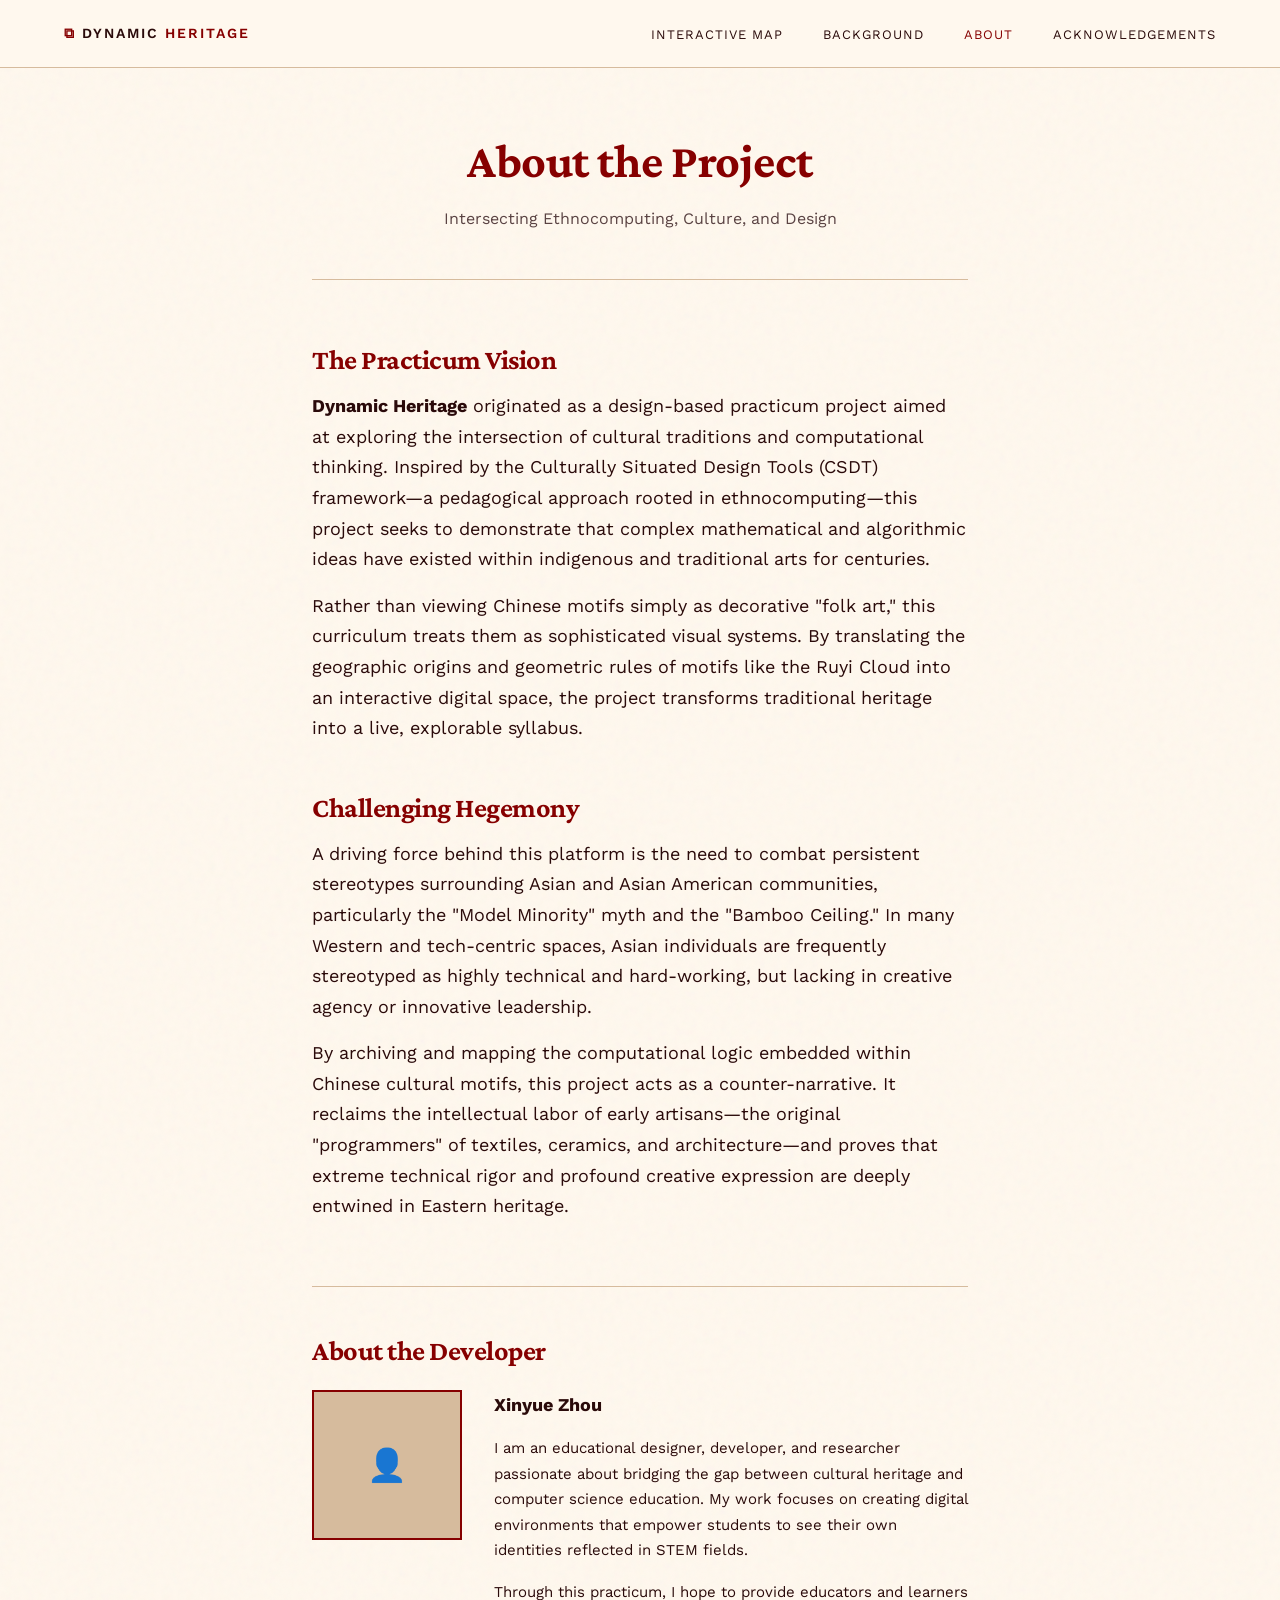
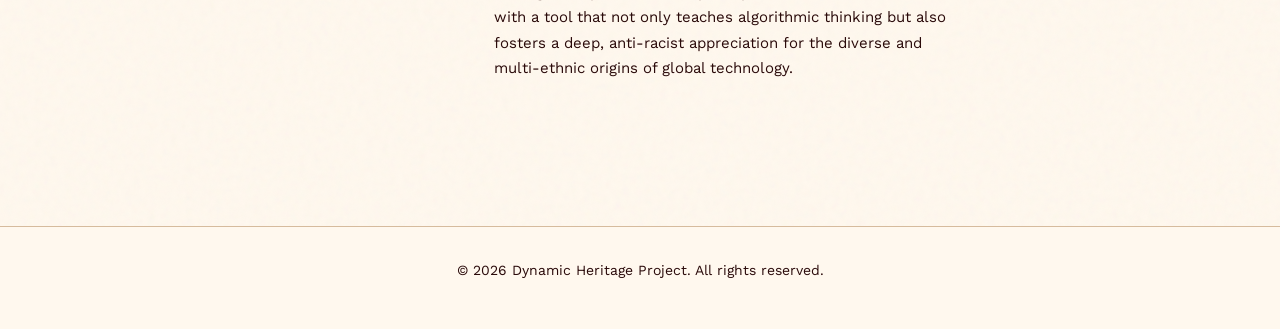
==== about.html @ 847b44b1 "Add 2 pages and update map UI" ====
<!doctype html>
<html lang="en">
<head>
  <meta charset="utf-8">
  <title>About | Dynamic Heritage</title>
  <link rel="stylesheet" href="style.css">
  <link rel="preconnect" href="https://fonts.googleapis.com">
  <link rel="preconnect" href="https://fonts.gstatic.com" crossorigin>
  <link href="https://fonts.googleapis.com/css2?family=Crimson+Pro:ital,wght@0,400;0,700;1,400&family=JetBrains+Mono:wght@400&family=Work+Sans:wght@400;600&display=swap" rel="stylesheet">
</head>
<body>

  <header class="top-nav" style="background-color: var(--color-bg-light); border-bottom: 1px solid var(--color-surface);">
    <a href="index.html" class="top-nav-logo" style="color: var(--color-text-dark);">
      <span style="color: var(--color-primary);">⧉</span> DYNAMIC <span style="color: var(--color-primary);">HERITAGE</span>
    </a>
    <ul class="top-nav-links">
      <li><a href="index.html" style="color: var(--color-text-dark);">Interactive Map</a></li>
      <li><a href="knowledge.html" style="color: var(--color-text-dark);">Background</a></li>
      <li><a href="about.html" class="active" style="color: var(--color-primary);">About</a></li>
      <li><a href="acknowledgement.html" style="color: var(--color-text-dark);">Acknowledgements</a></li>
    </ul>
  </header>

  <main class="editorial-container">
    
    <header class="editorial-header">
      <h1>About the <span style="color: var(--color-primary);">Project</span></h1>
      <p class="text-side" style="font-family: var(--font-sans); font-size: 16px;">
        Intersecting Ethnocomputing, Culture, and Design
      </p>
    </header>

    <div class="editorial-block">
      <h3 style="color: var(--color-primary);">The Practicum Vision</h3>
      <p><strong>Dynamic Heritage</strong> originated as a design-based practicum project aimed at exploring the intersection of cultural traditions and computational thinking. Inspired by the Culturally Situated Design Tools (CSDT) framework—a pedagogical approach rooted in ethnocomputing—this project seeks to demonstrate that complex mathematical and algorithmic ideas have existed within indigenous and traditional arts for centuries.</p>
      
      <p>Rather than viewing Chinese motifs simply as decorative "folk art," this curriculum treats them as sophisticated visual systems. By translating the geographic origins and geometric rules of motifs like the Ruyi Cloud into an interactive digital space, the project transforms traditional heritage into a live, explorable syllabus.</p>
    </div>

    <div class="editorial-block">
      <h3 style="color: var(--color-primary);">Challenging Hegemony</h3>
      <p>A driving force behind this platform is the need to combat persistent stereotypes surrounding Asian and Asian American communities, particularly the "Model Minority" myth and the "Bamboo Ceiling." In many Western and tech-centric spaces, Asian individuals are frequently stereotyped as highly technical and hard-working, but lacking in creative agency or innovative leadership.</p>

      <p>By archiving and mapping the computational logic embedded within Chinese cultural motifs, this project acts as a counter-narrative. It reclaims the intellectual labor of early artisans—the original "programmers" of textiles, ceramics, and architecture—and proves that extreme technical rigor and profound creative expression are deeply entwined in Eastern heritage.</p>
    </div>

    <div class="editorial-block" style="margin-top: 4rem; padding-top: 3rem; border-top: 1px solid var(--color-surface);">
      <h3 style="color: var(--color-primary);">About the Developer</h3>
      <div style="display: flex; gap: 2rem; align-items: flex-start; margin-top: 1.5rem;">
        <div style="flex-shrink: 0; width: 150px; height: 150px; background-color: var(--color-surface); border: 2px solid var(--color-primary); display: flex; align-items: center; justify-content: center;">
          <span style="font-size: 2rem;">👤</span>
        </div>
        <div>
          <p><strong>Xinyue Zhou</strong></p>
          <p style="font-size: 15px;">I am an educational designer, developer, and researcher passionate about bridging the gap between cultural heritage and computer science education. My work focuses on creating digital environments that empower students to see their own identities reflected in STEM fields.</p>
          <p style="font-size: 15px;">Through this practicum, I hope to provide educators and learners with a tool that not only teaches algorithmic thinking but also fosters a deep, anti-racist appreciation for the diverse and multi-ethnic origins of global technology.</p>
        </div>
      </div>
    </div>

  </main>

  <footer class="brutal-footer" style="border-top: 1px solid var(--color-surface); background-color: var(--color-bg-light); color: var(--color-text-dark); padding: 2rem 4rem; text-align: center;">
    <p style="font-size: 14px;">&copy; 2026 Dynamic Heritage Project. All rights reserved.</p>
  </footer>

</body>
</html>
---- style.css ----
/* =========================================
   1. HERITAGE DESIGN TOKENS & RESET
   ========================================= */
* {
  margin: 0;
  padding: 0;
  box-sizing: border-box;
}

:root {
  --color-primary: #860000;
  /* Deep Red */
  --color-bg-light: #FFF8EE;
  /* Warm Cream */
  --color-bg-dark: #371010;
  /* Deep Burgundy */
  --color-surface: #D6BB9D;
  /* Neutral Tan */
  --color-text-dark: #2A0A0A;
  /* Almost Black */
  --color-text-light: #FFF8EE;
  /* Warm Cream */
  --color-accent: #FFD174;
  /* Warm Yellow */

  --font-serif: 'Crimson Pro', serif;
  --font-sans: 'Work Sans', sans-serif;
  --font-mono: 'JetBrains Mono', monospace;
}

body {
  background-color: var(--color-bg-light);
  color: var(--color-text-dark);
  font-family: var(--font-sans);
  overflow-x: hidden;
  /* Archival paper noise overlay */
  background-image: url('data:image/svg+xml,%3Csvg viewBox="0 0 200 200" xmlns="http://www.w3.org/2000/svg"%3E%3Cfilter id="noiseFilter"%3E%3CfeTurbulence type="fractalNoise" baseFrequency="0.85" numOctaves="3" stitchTiles="stitch"/%3E%3C/filter%3E%3Crect width="100%25" height="100%25" filter="url(%23noiseFilter)" opacity="0.04"/%3E%3C/svg%3E');
}

/* =========================================
   2. BASE TYPOGRAPHY
   ========================================= */
h1,
h2,
h3 {
  font-family: var(--font-serif);
  color: var(--color-primary);
  font-weight: 700;
  letter-spacing: -0.5px;
}

p {
  line-height: 1.6;
  margin-bottom: 1rem;
  font-size: 16px;
}

.text-side {
  color: #5A4343;
  font-size: 14px;
}

.highlight {
  color: var(--color-primary);
}

.text-light {
  color: var(--color-text-light) !important;
}

/* =========================================
   3. REUSABLE COMPONENTS
   ========================================= */
.brutal-btn {
  display: inline-block;
  background-color: var(--color-primary);
  color: var(--color-text-light);
  font-family: var(--font-sans);
  font-weight: 600;
  font-size: 14px;
  text-transform: uppercase;
  letter-spacing: 1px;
  padding: 0.75rem 1.5rem;
  border: 2px solid var(--color-primary);
  border-radius: 0px;
  cursor: pointer;
  transition: background-color 0.15s ease;
  text-decoration: none;
}

.brutal-btn:hover {
  background-color: var(--color-accent);
  color: var(--color-primary);
}

/* Standard Box Placeholders */
.placeholder-box {
  background-color: var(--color-surface);
  border: 2px solid var(--color-primary);
  display: flex;
  align-items: center;
  justify-content: center;
  text-align: center;
  padding: 2rem;
  border-radius: 0;
}

/* =========================================
   4. GLOBAL TOP NAVIGATION
   ========================================= */
.top-nav {
  display: flex;
  justify-content: space-between;
  align-items: center;
  padding: 1.5rem 4rem;
  background-color: var(--color-bg-dark);
  color: var(--color-text-light);
  border-bottom: 1px solid var(--color-surface);
  position: relative;
  z-index: 2000;
}

.top-nav-logo {
  font-family: var(--font-sans);
  font-weight: 600;
  letter-spacing: 2px;
  font-size: 14px;
  color: var(--color-text-light);
  text-decoration: none;
  text-transform: uppercase;
}

.top-nav-logo span {
  color: var(--color-accent);
}

.top-nav-links {
  list-style: none;
  display: flex;
  gap: 2.5rem;
}

.top-nav-links a {
  text-decoration: none;
  color: var(--color-surface);
  font-family: var(--font-sans);
  font-size: 13px;
  text-transform: uppercase;
  letter-spacing: 1px;
  transition: color 0.2s ease;
}

.top-nav-links a:hover,
.top-nav-links a.active {
  color: var(--color-accent);
}

/* =========================================
   5. MAP PAGE SPECIFICS (index.html)
   ========================================= */
.map-container {
  position: relative;
  width: 100vw;
  height: calc(100vh - 74px);
  /* 100vh minus Top Nav height */
}

#map {
  width: 100%;
  height: 100%;
  background-color: var(--color-bg-dark) !important;
  z-index: 1;
}

.hero-overlay {
  position: absolute;
  top: 2rem;
  left: 2rem;
  z-index: 1000;
  background-color: var(--color-bg-dark);
  color: var(--color-text-light);
  border: 1px solid var(--color-surface);
  padding: 2rem;
  width: 320px;
}

/* Leaflet Popup Overrides */
.leaflet-popup-content-wrapper {
  background: var(--color-bg-light) !important;
  border: 2px solid var(--color-primary) !important;
  border-radius: 0 !important;
  color: var(--color-text-dark) !important;
  box-shadow: none !important;
}

.leaflet-popup-tip {
  display: none;
  /* Hide the little triangle */
}

.popup-img {
  width: 100%;
  border: 1px solid var(--color-surface);
  margin-bottom: 10px;
}

/* Map Node Animation */
@keyframes algorithmicPulse {
  0% {
    transform: scale(1) rotate(0deg);
    opacity: 0.8;
  }

  50% {
    transform: scale(1.15) rotate(45deg);
    opacity: 1;
  }

  100% {
    transform: scale(1) rotate(90deg);
    opacity: 0.8;
  }
}

.pulse-anim {
  animation: algorithmicPulse 6s infinite cubic-bezier(0.25, 1, 0.5, 1);
  transition: all 0.3s ease;
}

.pulse-anim:hover {
  animation-play-state: paused;
  transform: scale(1.3) !important;
  filter: drop-shadow(0 0 10px var(--color-accent));
}

/* =========================================
   6. SPLIT-PANE MOTIF PAGE (motif.html)
   ========================================= */
/* Wrapper classes controlled by Vue */
.theme-light {
  background-color: var(--color-bg-light);
  transition: background-color 0.4s ease;
}

.theme-dark {
  background-color: var(--color-bg-dark);
  transition: background-color 0.4s ease;
}

.split-layout {
  min-height: 100vh;
  display: flex;
}

/* Left Sidebar (Acts as Table of Contents) */
.sidebar {
  position: fixed;
  top: 0;
  left: 0;
  width: 300px;
  height: 100vh;
  z-index: 1000;
  display: flex;
  flex-direction: column;
  padding: 2rem;
  background-color: var(--color-surface);
  border-right: 2px solid var(--color-primary);
  color: var(--color-text-dark);
}

.sidebar .breadcrumb {
  font-family: var(--font-sans);
  font-size: 12px;
  color: var(--color-primary);
  letter-spacing: 1px;
  margin-bottom: 2rem;
}

.sidebar .nav-menu {
  list-style: none;
  display: flex;
  flex-direction: column;
  gap: 0.5rem;
}

.sidebar .nav-menu a {
  display: block;
  width: 100%;
  box-sizing: border-box;
  margin-bottom: 0.25rem;
}

.sidebar .nav-menu a:hover,
.sidebar .nav-menu a.active {
  background-color: var(--color-primary);
  color: var(--color-text-light);
  border: 1px solid var(--color-primary);
}

/* Right Content Area */
.motif-content {
  margin-left: 300px;
  padding: 4rem;
  width: calc(100% - 300px);
}

.serif-title {
  font-family: var(--font-serif);
  font-size: 48px;
  color: var(--color-text-dark);
  margin-bottom: 1.5rem;
}

.drop-cap {
  float: left;
  font-family: var(--font-serif);
  font-size: 64px;
  color: var(--color-primary);
  line-height: 48px;
  padding-top: 4px;
  padding-right: 8px;
}

.museum-card {
  max-width: 800px;
  padding-bottom: 2rem;
}

/* Dark Mode Overrides for Code/Math Tabs */
.dark-card p {
  color: var(--color-text-light);
}

.dark-placeholder {
  background-color: transparent;
  border: 1px solid var(--color-surface);
}

/* =========================================
   7. KNOWLEDGE PAGE EDITORIAL (knowledge.html)
   ========================================= */
.editorial-container {
  max-width: 720px;
  margin: 4rem auto 8rem auto;
  padding: 0 2rem;
}

.editorial-header {
  text-align: center;
  margin-bottom: 4rem;
  border-bottom: 1px solid var(--color-surface);
  padding-bottom: 2rem;
}

.editorial-header h1 {
  font-size: 48px;
  line-height: 1.2;
  margin-bottom: 1rem;
}

.editorial-block {
  margin-bottom: 3rem;
}

.editorial-block h3 {
  font-size: 28px;
  margin-bottom: 1rem;
  color: var(--color-text-dark);
}

.editorial-block p {
  font-size: 18px;
  line-height: 1.7;
  color: var(--color-text-dark);
}

.editorial-media {
  margin: 3rem 0;
  border: 1px solid var(--color-surface);
  padding: 1rem;
  background-color: var(--color-bg-light);
}

.embed-container iframe {
  width: 100%;
  aspect-ratio: 16 / 9;
  border: 2px solid var(--color-primary);
}

/* =========================================
   8. MODALS & UTILITIES
   ========================================= */
.modal-overlay {
  position: fixed;
  top: 0;
  left: 0;
  width: 100vw;
  height: 100vh;
  background-color: rgba(42, 10, 10, 0.9);
  /* Deep Burgundy Tint */
  z-index: 9999;
  display: flex;
  justify-content: center;
  align-items: center;
  transition: opacity 0.3s ease;
}

.modal-overlay.hidden {
  opacity: 0;
  pointer-events: none;
}

.mb-1 {
  margin-bottom: 1rem;
}

.mb-2 {
  margin-bottom: 2rem;
}

.mt-1 {
  margin-top: 1rem;
}

.mt-2 {
  margin-top: 2rem;
}

/* Layout utilities for content */
.banner-img {
  width: 100%;
  max-height: 400px;
  object-fit: cover;
  border: 2px solid var(--color-primary);
  margin-bottom: 0.5rem;
}

/* Layout utilities for content */
.banner-img {
  width: 100%;
  max-height: 400px;
  object-fit: cover;
  border: 2px solid var(--color-primary);
  margin-bottom: 0.5rem;
}

.caption {
  font-size: 12px;
  color: #666;
  font-family: var(--font-sans);
  margin-bottom: 2rem;
  font-style: italic;
}

.theme-dark .caption {
  color: #aaa;
}

.image-grid {
  display: grid;
  grid-template-columns: 1fr 1fr;
  gap: 2rem;
  margin: 2rem 0;
}

.image-grid img {
  width: 100%;
  border: 1px solid var(--color-surface);
  background: #fff;
}

.split-container {
  display: grid;
  grid-template-columns: 1fr 1fr;
  gap: 3rem;
  margin-bottom: 4rem;
  align-items: start;
}

/* Video embed wrapper */
.video-wrapper {
  display: flex;
  justify-content: center;
  margin: 2rem 0;
}

/* Dual buttons layout for the modal */
.modal-buttons {
  display: flex;
  gap: 1rem;
  justify-content: center;
}

.modal-buttons .brutal-btn {
  flex: 1;
  text-align: center;
  box-sizing: border-box;
}

/* Optional: An outline variant for the secondary button */
.outline-btn {
  background: transparent;
  border: 2px solid var(--color-primary);
  color: var(--color-primary);
}
.outline-btn:hover {
  background: var(--color-primary);
  color: var(--color-bg-light);
}

/* Compact map legend floating over the map */
.map-legend {
  position: absolute;
  top: 100px; /* Adjust based on your top-nav height */
  right: 2rem;
  z-index: 500; /* Needs to be above leaflet (400) */
  background: var(--color-bg-dark);
  border: 1px solid #5a3c3c;
  padding: 1.5rem;
  width: 260px;
  box-shadow: 4px 4px 0px rgba(0,0,0,0.5);
}

.legend-color {
  display: inline-block;
  width: 12px;
  height: 12px;
  margin-right: 8px;
  border-radius: 2px;
  vertical-align: middle;
}

/* Make Leaflet Popups match your dark theme */
.leaflet-popup-content-wrapper {
  background: var(--color-bg-dark);
  color: var(--color-text-light);
  border: 1px solid var(--color-primary);
  border-radius: 0;
}
.leaflet-popup-tip {
  background: var(--color-bg-dark);
  border: 1px solid var(--color-primary);
}
.popup-img {
  width: 100%;
  height: auto;
  border: 1px solid var(--color-surface);
  margin: 10px 0;
}

/* Makes the map layer slightly brighter and higher contrast */
.leaflet-tile-pane {
  filter: brightness(1.2) contrast(1.1);
}
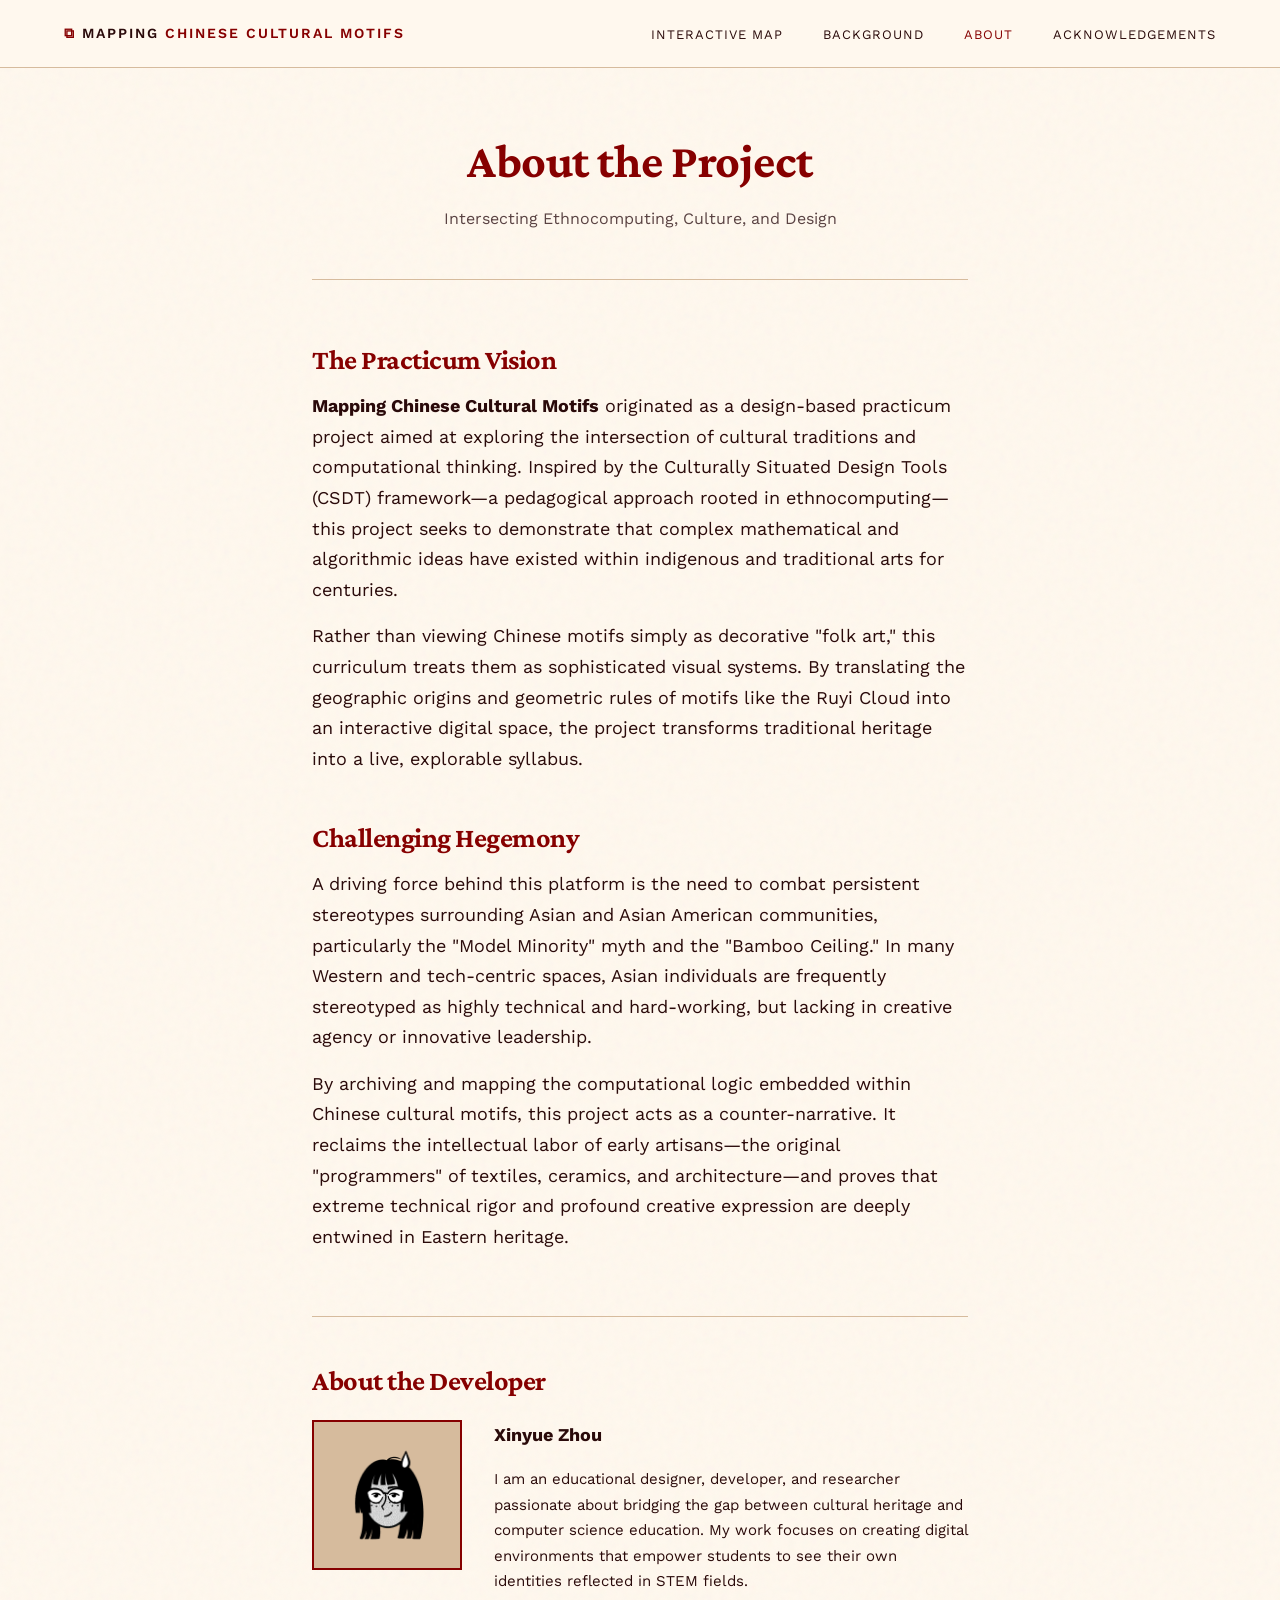
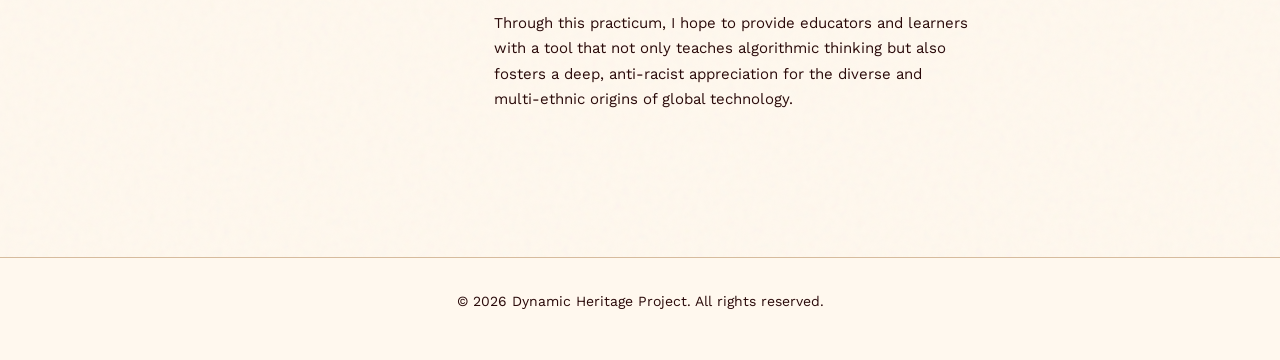
==== commit 58c01bc1: "adjust details" ====
--- a/about.html
+++ b/about.html
@@ -12,7 +12,7 @@
 
   <header class="top-nav" style="background-color: var(--color-bg-light); border-bottom: 1px solid var(--color-surface);">
     <a href="index.html" class="top-nav-logo" style="color: var(--color-text-dark);">
-      <span style="color: var(--color-primary);">⧉</span> DYNAMIC <span style="color: var(--color-primary);">HERITAGE</span>
+      <span style="color: var(--color-primary);">⧉</span> Mapping <span style="color: var(--color-primary);">Chinese Cultural Motifs</span>
     </a>
     <ul class="top-nav-links">
       <li><a href="index.html" style="color: var(--color-text-dark);">Interactive Map</a></li>
@@ -33,7 +33,7 @@
 
     <div class="editorial-block">
       <h3 style="color: var(--color-primary);">The Practicum Vision</h3>
-      <p><strong>Dynamic Heritage</strong> originated as a design-based practicum project aimed at exploring the intersection of cultural traditions and computational thinking. Inspired by the Culturally Situated Design Tools (CSDT) framework—a pedagogical approach rooted in ethnocomputing—this project seeks to demonstrate that complex mathematical and algorithmic ideas have existed within indigenous and traditional arts for centuries.</p>
+      <p><strong>Mapping Chinese Cultural Motifs</strong> originated as a design-based practicum project aimed at exploring the intersection of cultural traditions and computational thinking. Inspired by the Culturally Situated Design Tools (CSDT) framework—a pedagogical approach rooted in ethnocomputing—this project seeks to demonstrate that complex mathematical and algorithmic ideas have existed within indigenous and traditional arts for centuries.</p>
       
       <p>Rather than viewing Chinese motifs simply as decorative "folk art," this curriculum treats them as sophisticated visual systems. By translating the geographic origins and geometric rules of motifs like the Ruyi Cloud into an interactive digital space, the project transforms traditional heritage into a live, explorable syllabus.</p>
     </div>
@@ -49,7 +49,7 @@
       <h3 style="color: var(--color-primary);">About the Developer</h3>
       <div style="display: flex; gap: 2rem; align-items: flex-start; margin-top: 1.5rem;">
         <div style="flex-shrink: 0; width: 150px; height: 150px; background-color: var(--color-surface); border: 2px solid var(--color-primary); display: flex; align-items: center; justify-content: center;">
-          <span style="font-size: 2rem;">👤</span>
+          <img src="images/Profile_Pic.png" alt="Developer Image" style="width: 100%; height: 100%; object-fit: cover;">
         </div>
         <div>
           <p><strong>Xinyue Zhou</strong></p>
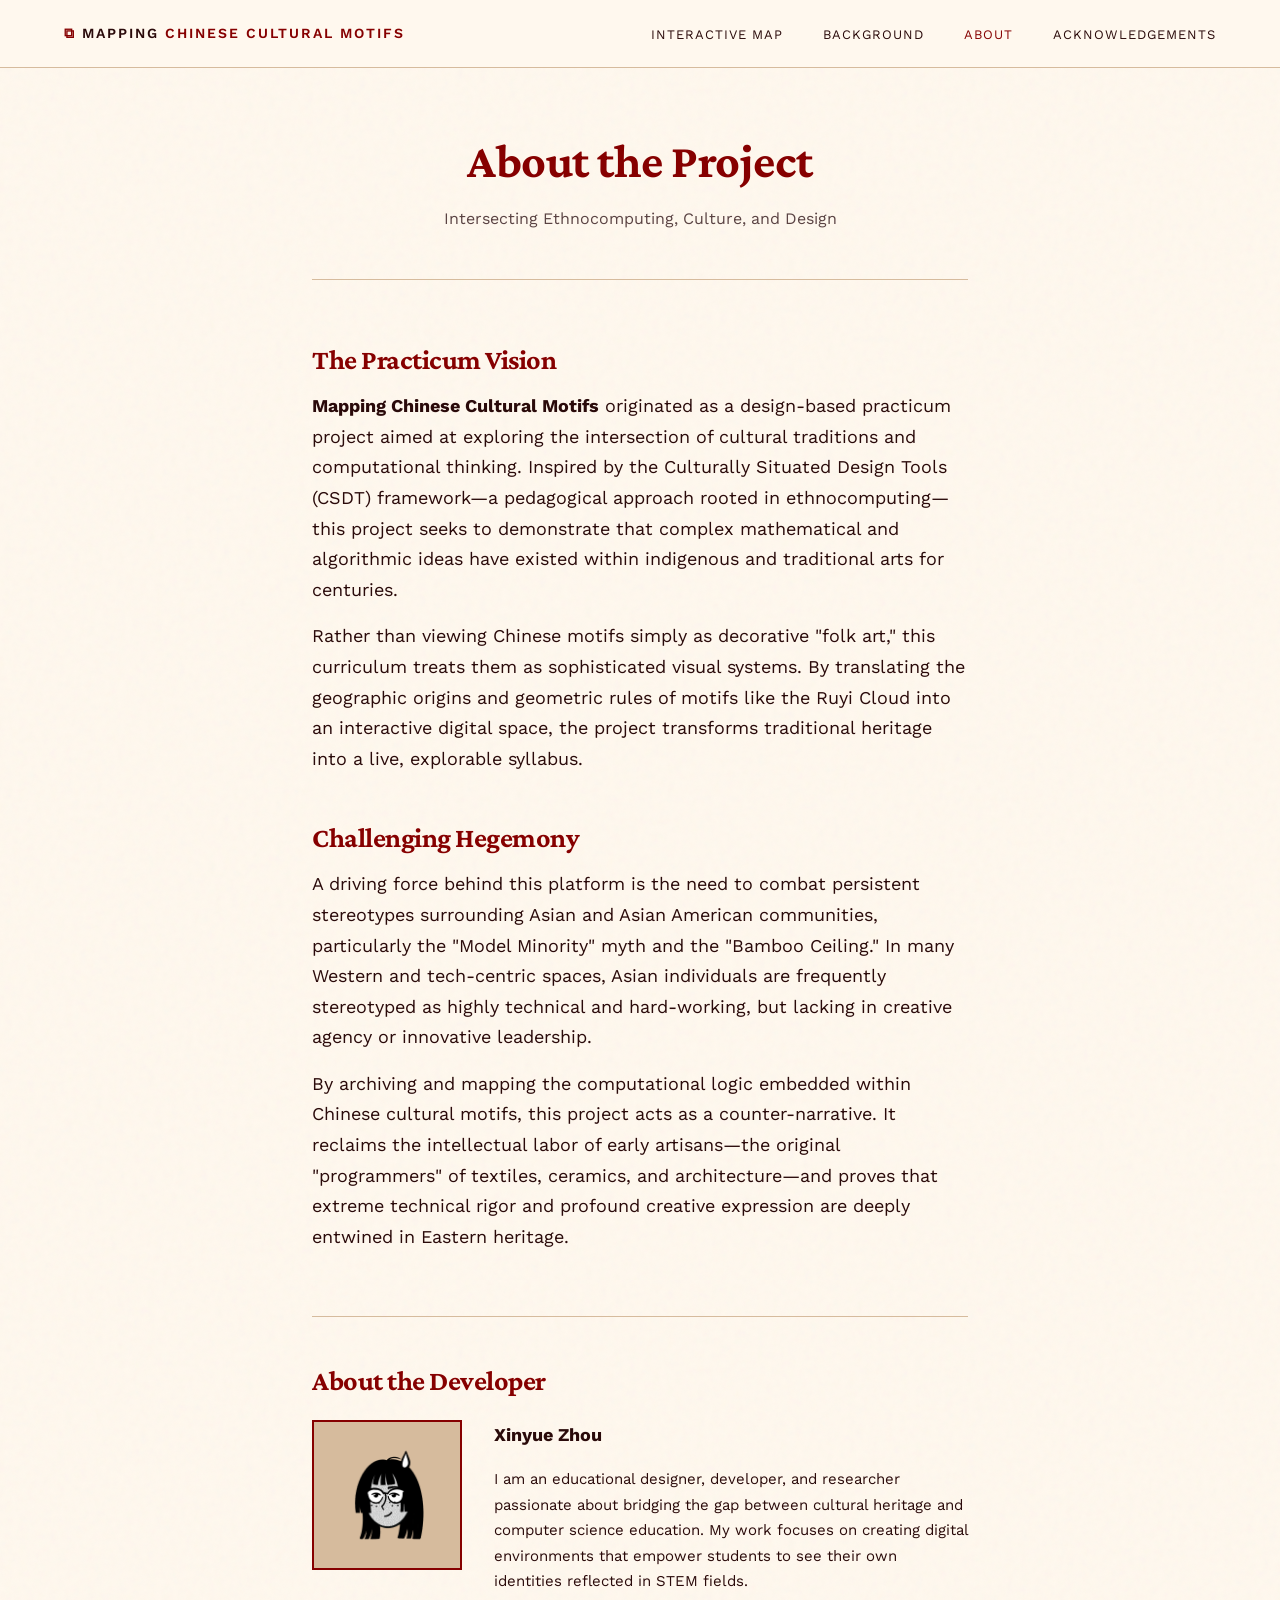
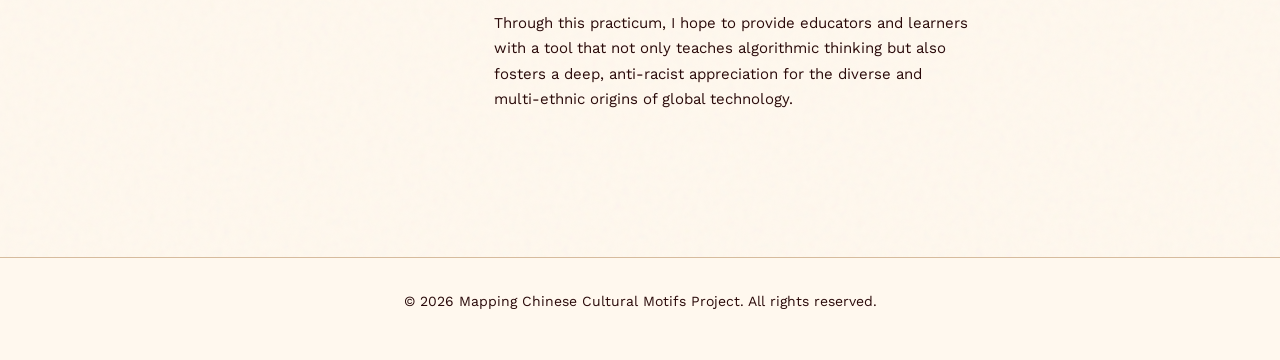
==== commit 1c9fe0d3: "fixed stuff" ====
--- a/about.html
+++ b/about.html
@@ -62,7 +62,7 @@
   </main>
 
   <footer class="brutal-footer" style="border-top: 1px solid var(--color-surface); background-color: var(--color-bg-light); color: var(--color-text-dark); padding: 2rem 4rem; text-align: center;">
-    <p style="font-size: 14px;">&copy; 2026 Dynamic Heritage Project. All rights reserved.</p>
+    <p style="font-size: 14px;">&copy; 2026 Mapping Chinese Cultural Motifs Project. All rights reserved.</p>
   </footer>
 
 </body>
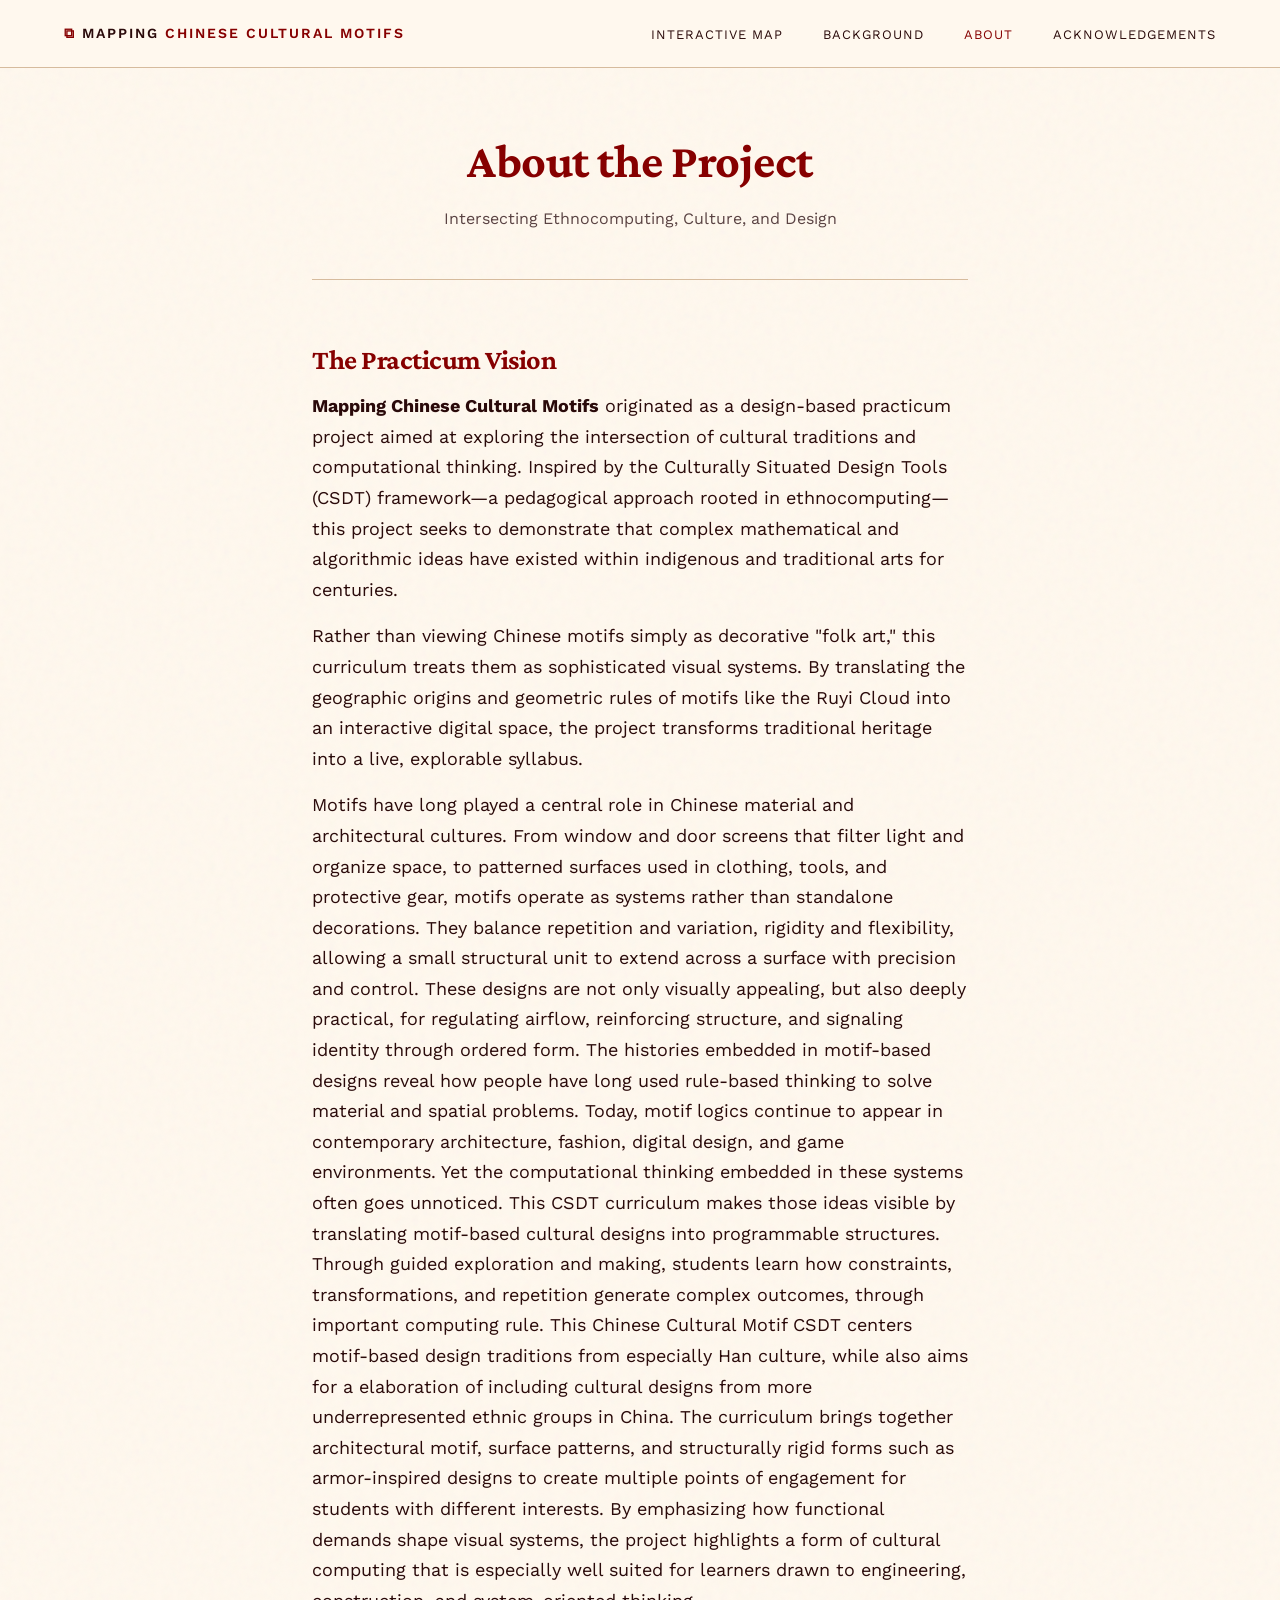
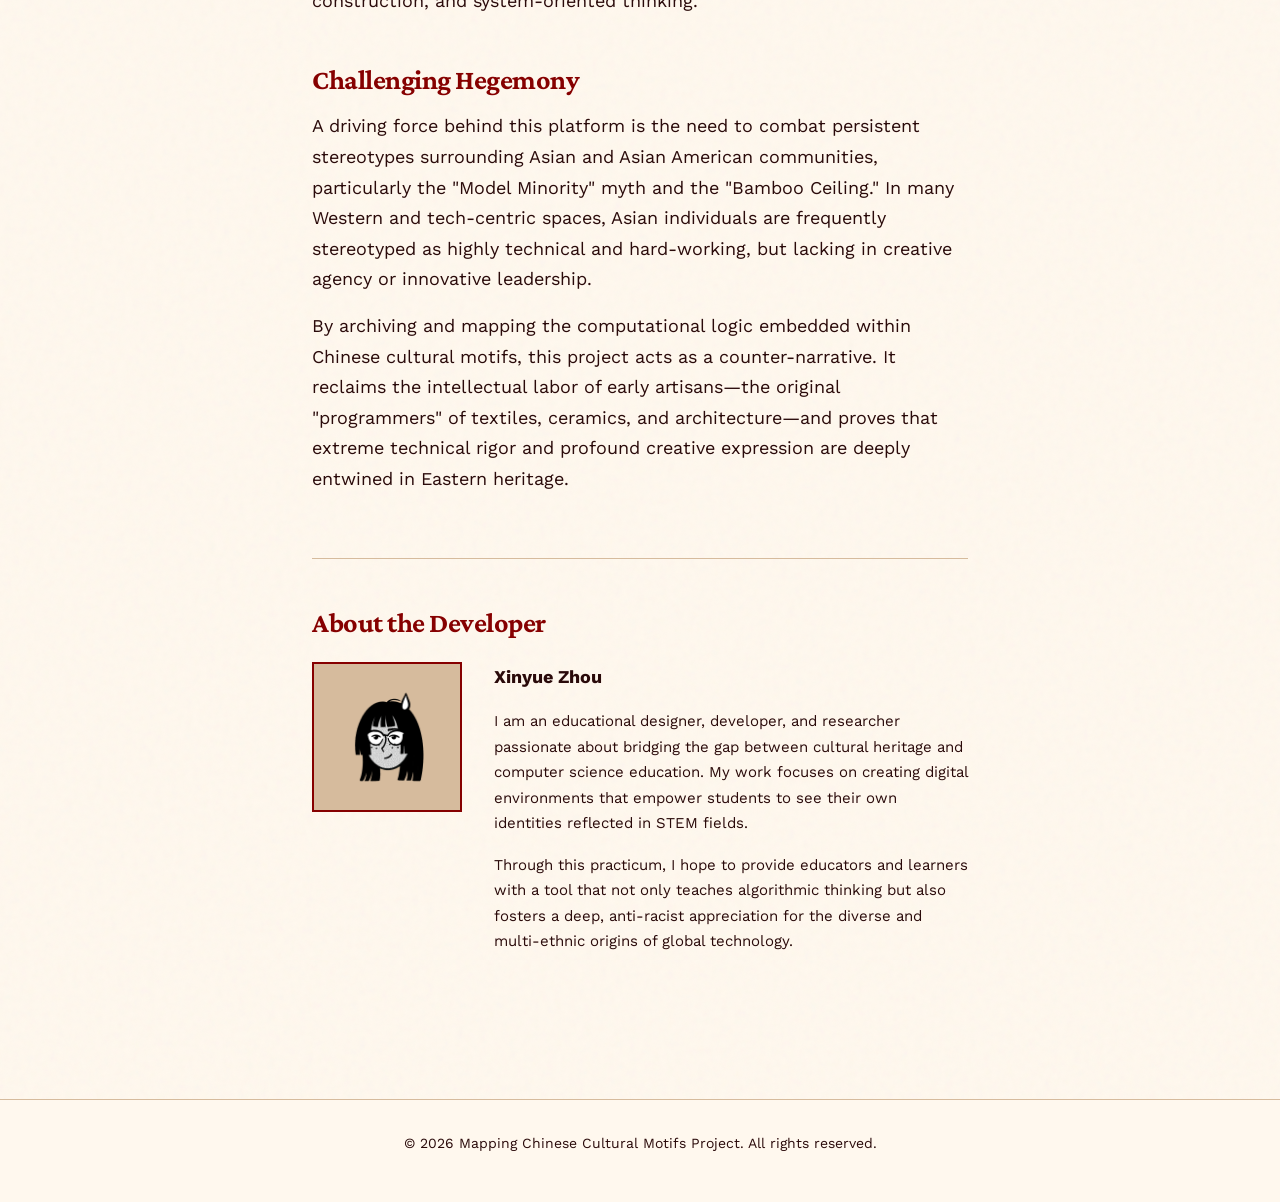
==== commit a2eaf227: "added content" ====
--- a/about.html
+++ b/about.html
@@ -36,6 +36,12 @@
       <p><strong>Mapping Chinese Cultural Motifs</strong> originated as a design-based practicum project aimed at exploring the intersection of cultural traditions and computational thinking. Inspired by the Culturally Situated Design Tools (CSDT) framework—a pedagogical approach rooted in ethnocomputing—this project seeks to demonstrate that complex mathematical and algorithmic ideas have existed within indigenous and traditional arts for centuries.</p>
       
       <p>Rather than viewing Chinese motifs simply as decorative "folk art," this curriculum treats them as sophisticated visual systems. By translating the geographic origins and geometric rules of motifs like the Ruyi Cloud into an interactive digital space, the project transforms traditional heritage into a live, explorable syllabus.</p>
+    <p>Motifs have long played a central role in Chinese material and architectural cultures. From window and door screens that filter light and organize space, to patterned surfaces used in clothing, tools, and protective gear, motifs operate as systems rather than standalone decorations. They balance repetition and variation, rigidity and flexibility, allowing a small structural unit to extend across a surface with precision and control. These designs are not only visually appealing, but also deeply practical, for regulating airflow, reinforcing structure, and signaling identity through ordered form. The histories embedded in motif-based designs reveal how people have long used rule-based thinking to solve material and spatial problems.
+
+Today, motif logics continue to appear in contemporary architecture, fashion, digital design, and game environments. Yet the computational thinking embedded in these systems often goes unnoticed. This CSDT curriculum makes those ideas visible by translating motif-based cultural designs into programmable structures. Through guided exploration and making, students learn how constraints, transformations, and repetition generate complex outcomes, through important computing rule. 
+
+This Chinese Cultural Motif CSDT centers motif-based design traditions from especially Han culture, while also aims for a elaboration of including cultural designs from more underrepresented ethnic groups in China. The curriculum brings together architectural motif, surface patterns, and structurally rigid forms such as armor-inspired designs to create multiple points of engagement for students with different interests. By emphasizing how functional demands shape visual systems, the project highlights a form of cultural computing that is especially well suited for learners drawn to engineering, construction, and system-oriented thinking. 
+</p>
     </div>
 
     <div class="editorial-block">
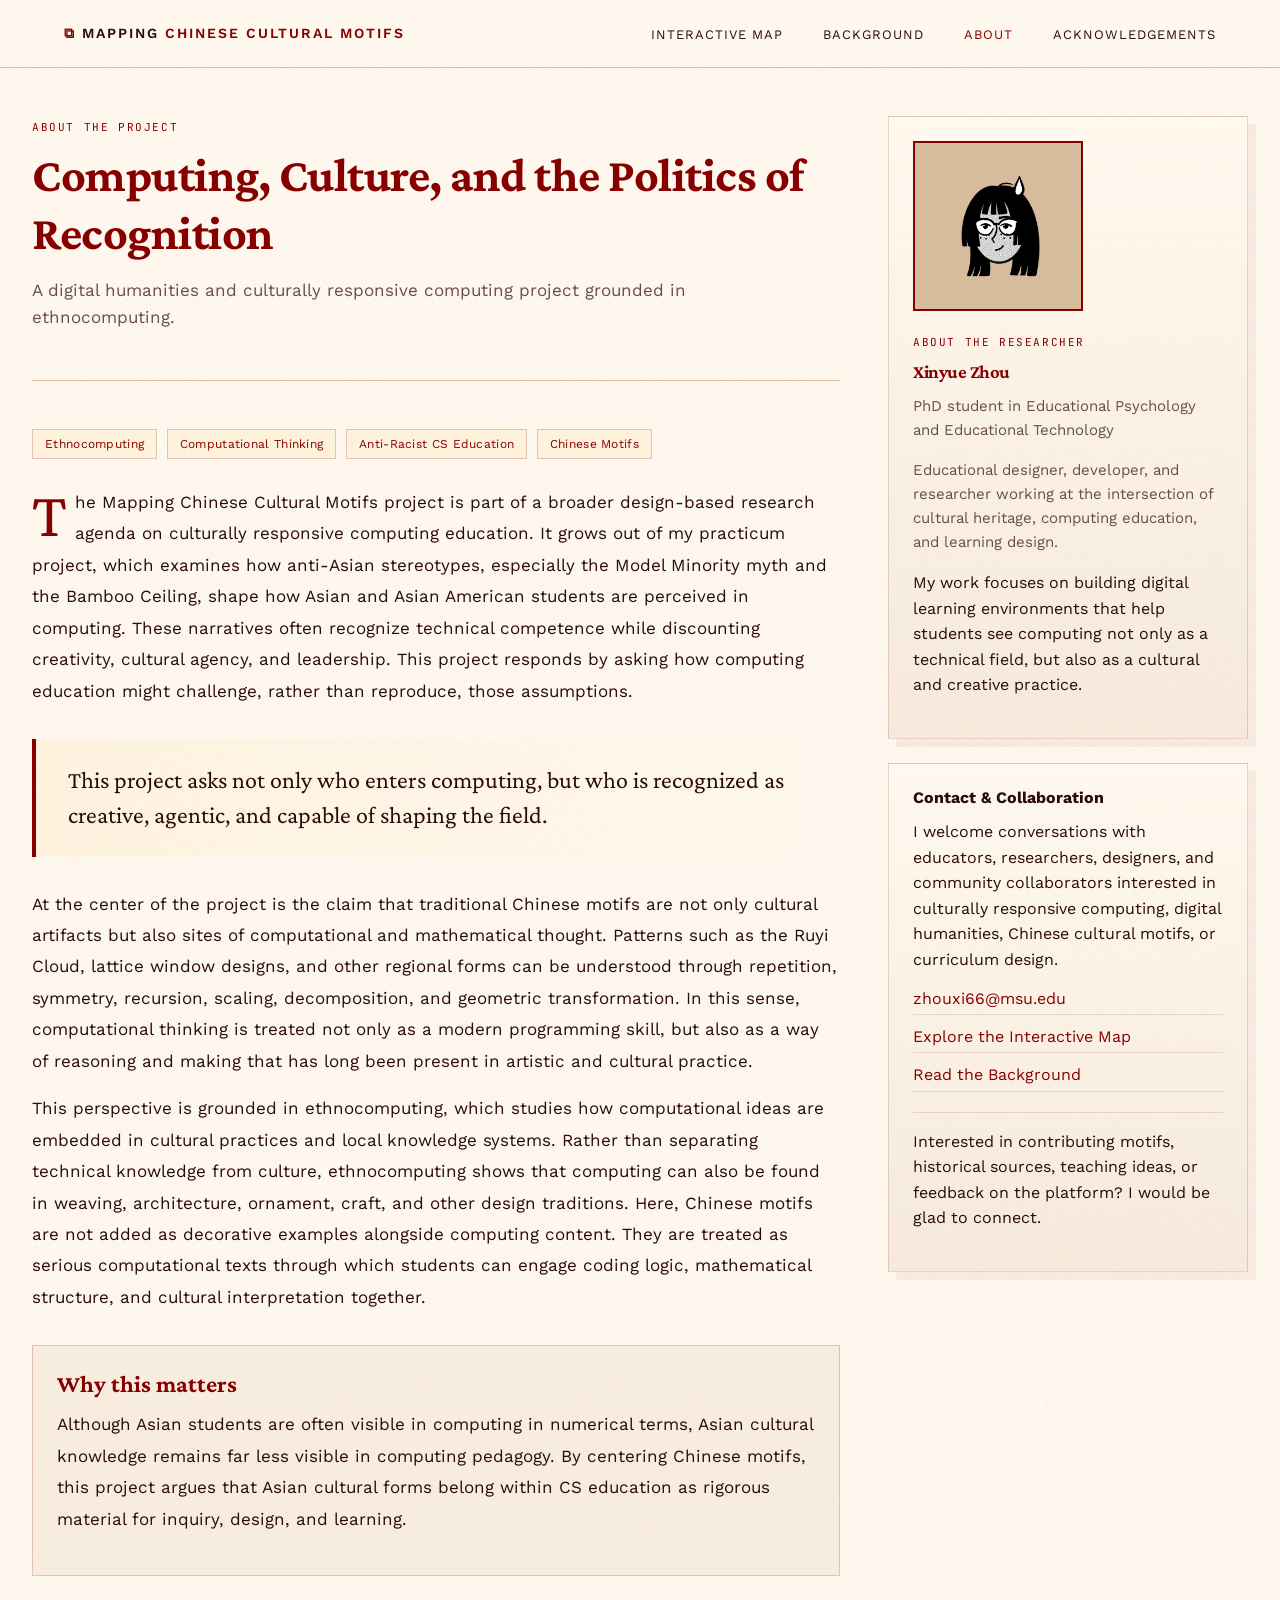
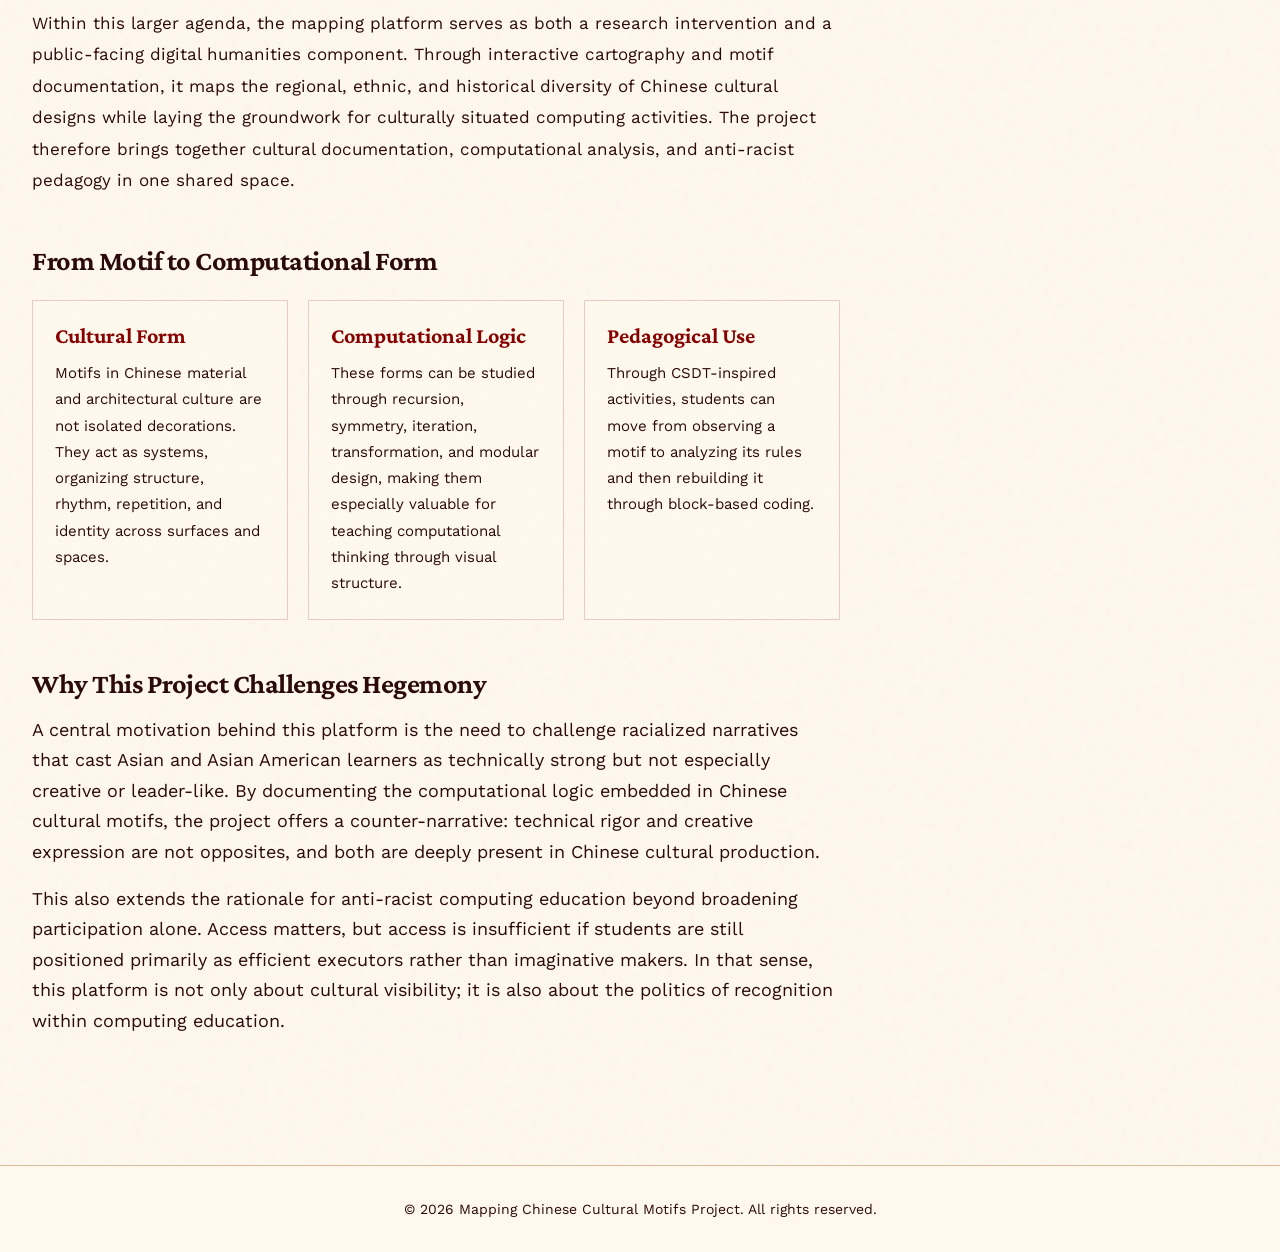
==== commit 3536e701: "Biggest Update Ever" ====
--- a/about.html
+++ b/about.html
@@ -6,7 +6,7 @@
   <link rel="stylesheet" href="style.css">
   <link rel="preconnect" href="https://fonts.googleapis.com">
   <link rel="preconnect" href="https://fonts.gstatic.com" crossorigin>
-  <link href="https://fonts.googleapis.com/css2?family=Crimson+Pro:ital,wght@0,400;0,700;1,400&family=JetBrains+Mono:wght@400&family=Work+Sans:wght@400;600&display=swap" rel="stylesheet">
+  <link href="https://fonts.googleapis.com/css2?family=Crimson+Pro:ital,wght@0,400;0,700;1,400&family=JetBrains+Mono:wght@400&family=Work+Sans:wght@400;500;600&display=swap" rel="stylesheet">
 </head>
 <body>
 
@@ -22,53 +22,170 @@
     </ul>
   </header>
 
-  <main class="editorial-container">
-    
-    <header class="editorial-header">
-      <h1>About the <span style="color: var(--color-primary);">Project</span></h1>
-      <p class="text-side" style="font-family: var(--font-sans); font-size: 16px;">
-        Intersecting Ethnocomputing, Culture, and Design
-      </p>
-    </header>
+  <main class="about-page-shell">
 
-    <div class="editorial-block">
-      <h3 style="color: var(--color-primary);">The Practicum Vision</h3>
-      <p><strong>Mapping Chinese Cultural Motifs</strong> originated as a design-based practicum project aimed at exploring the intersection of cultural traditions and computational thinking. Inspired by the Culturally Situated Design Tools (CSDT) framework—a pedagogical approach rooted in ethnocomputing—this project seeks to demonstrate that complex mathematical and algorithmic ideas have existed within indigenous and traditional arts for centuries.</p>
-      
-      <p>Rather than viewing Chinese motifs simply as decorative "folk art," this curriculum treats them as sophisticated visual systems. By translating the geographic origins and geometric rules of motifs like the Ruyi Cloud into an interactive digital space, the project transforms traditional heritage into a live, explorable syllabus.</p>
-    <p>Motifs have long played a central role in Chinese material and architectural cultures. From window and door screens that filter light and organize space, to patterned surfaces used in clothing, tools, and protective gear, motifs operate as systems rather than standalone decorations. They balance repetition and variation, rigidity and flexibility, allowing a small structural unit to extend across a surface with precision and control. These designs are not only visually appealing, but also deeply practical, for regulating airflow, reinforcing structure, and signaling identity through ordered form. The histories embedded in motif-based designs reveal how people have long used rule-based thinking to solve material and spatial problems.
+    <section class="about-main-column">
+      <header class="editorial-header about-editorial-header">
+        <span class="section-kicker">About the Project</span>
+        <h1>Computing, Culture, and the Politics of <span class="highlight">Recognition</span></h1>
+        <p class="about-subtitle">
+          A digital humanities and culturally responsive computing project grounded in ethnocomputing.
+        </p>
+      </header>
 
-Today, motif logics continue to appear in contemporary architecture, fashion, digital design, and game environments. Yet the computational thinking embedded in these systems often goes unnoticed. This CSDT curriculum makes those ideas visible by translating motif-based cultural designs into programmable structures. Through guided exploration and making, students learn how constraints, transformations, and repetition generate complex outcomes, through important computing rule. 
+      <section class="editorial-block about-intro-block">
+        <div class="keyword-ribbon">
+          <span>Ethnocomputing</span>
+          <span>Computational Thinking</span>
+          <span>Anti-Racist CS Education</span>
+          <span>Chinese Motifs</span>
+        </div>
 
-This Chinese Cultural Motif CSDT centers motif-based design traditions from especially Han culture, while also aims for a elaboration of including cultural designs from more underrepresented ethnic groups in China. The curriculum brings together architectural motif, surface patterns, and structurally rigid forms such as armor-inspired designs to create multiple points of engagement for students with different interests. By emphasizing how functional demands shape visual systems, the project highlights a form of cultural computing that is especially well suited for learners drawn to engineering, construction, and system-oriented thinking. 
-</p>
-    </div>
+        <p>
+          <span class="drop-cap">T</span>he Mapping Chinese Cultural Motifs project is part of a broader
+          design-based research agenda on culturally responsive computing education. It grows out of my practicum
+          project, which examines how anti-Asian stereotypes, especially the Model Minority myth and the Bamboo Ceiling,
+          shape how Asian and Asian American students are perceived in computing. These narratives often recognize
+          technical competence while discounting creativity, cultural agency, and leadership. This project responds by
+          asking how computing education might challenge, rather than reproduce, those assumptions.
+        </p>
 
-    <div class="editorial-block">
-      <h3 style="color: var(--color-primary);">Challenging Hegemony</h3>
-      <p>A driving force behind this platform is the need to combat persistent stereotypes surrounding Asian and Asian American communities, particularly the "Model Minority" myth and the "Bamboo Ceiling." In many Western and tech-centric spaces, Asian individuals are frequently stereotyped as highly technical and hard-working, but lacking in creative agency or innovative leadership.</p>
+        <div class="pull-quote">
+          <p>
+            This project asks not only who enters computing, but who is recognized as creative, agentic, and capable of shaping the field.
+          </p>
+        </div>
 
-      <p>By archiving and mapping the computational logic embedded within Chinese cultural motifs, this project acts as a counter-narrative. It reclaims the intellectual labor of early artisans—the original "programmers" of textiles, ceramics, and architecture—and proves that extreme technical rigor and profound creative expression are deeply entwined in Eastern heritage.</p>
-    </div>
+        <p>
+          At the center of the project is the claim that traditional Chinese motifs are not only cultural artifacts but
+          also sites of computational and mathematical thought. Patterns such as the Ruyi Cloud, lattice window designs,
+          and other regional forms can be understood through repetition, symmetry, recursion, scaling, decomposition,
+          and geometric transformation. In this sense, computational thinking is treated not only as a modern programming
+          skill, but also as a way of reasoning and making that has long been present in artistic and cultural practice.
+        </p>
 
-    <div class="editorial-block" style="margin-top: 4rem; padding-top: 3rem; border-top: 1px solid var(--color-surface);">
-      <h3 style="color: var(--color-primary);">About the Developer</h3>
-      <div style="display: flex; gap: 2rem; align-items: flex-start; margin-top: 1.5rem;">
-        <div style="flex-shrink: 0; width: 150px; height: 150px; background-color: var(--color-surface); border: 2px solid var(--color-primary); display: flex; align-items: center; justify-content: center;">
-          <img src="images/Profile_Pic.png" alt="Developer Image" style="width: 100%; height: 100%; object-fit: cover;">
+        <p>
+          This perspective is grounded in ethnocomputing, which studies how computational ideas are embedded in cultural
+          practices and local knowledge systems. Rather than separating technical knowledge from culture, ethnocomputing
+          shows that computing can also be found in weaving, architecture, ornament, craft, and other design traditions.
+          Here, Chinese motifs are not added as decorative examples alongside computing content. They are treated as
+          serious computational texts through which students can engage coding logic, mathematical structure, and cultural
+          interpretation together.
+        </p>
+
+        <div class="interactive-note">
+          <h4>Why this matters</h4>
+          <p>
+            Although Asian students are often visible in computing in numerical terms, Asian cultural knowledge remains
+            far less visible in computing pedagogy. By centering Chinese motifs, this project argues that Asian cultural
+            forms belong within CS education as rigorous material for inquiry, design, and learning.
+          </p>
         </div>
-        <div>
-          <p><strong>Xinyue Zhou</strong></p>
-          <p style="font-size: 15px;">I am an educational designer, developer, and researcher passionate about bridging the gap between cultural heritage and computer science education. My work focuses on creating digital environments that empower students to see their own identities reflected in STEM fields.</p>
-          <p style="font-size: 15px;">Through this practicum, I hope to provide educators and learners with a tool that not only teaches algorithmic thinking but also fosters a deep, anti-racist appreciation for the diverse and multi-ethnic origins of global technology.</p>
+
+        <p>
+          Within this larger agenda, the mapping platform serves as both a research intervention and a public-facing
+          digital humanities component. Through interactive cartography and motif documentation, it maps the regional,
+          ethnic, and historical diversity of Chinese cultural designs while laying the groundwork for culturally situated
+          computing activities. The project therefore brings together cultural documentation, computational analysis, and
+          anti-racist pedagogy in one shared space.
+        </p>
+      </section>
+
+      <section class="editorial-block">
+        <h3 class="about-section-title">From Motif to Computational Form</h3>
+        <div class="about-card-grid">
+          <article class="about-info-card">
+            <h4>Cultural Form</h4>
+            <p>
+              Motifs in Chinese material and architectural culture are not isolated decorations. They act as systems,
+              organizing structure, rhythm, repetition, and identity across surfaces and spaces.
+            </p>
+          </article>
+
+          <article class="about-info-card">
+            <h4>Computational Logic</h4>
+            <p>
+              These forms can be studied through recursion, symmetry, iteration, transformation, and modular design,
+              making them especially valuable for teaching computational thinking through visual structure.
+            </p>
+          </article>
+
+          <article class="about-info-card">
+            <h4>Pedagogical Use</h4>
+            <p>
+              Through CSDT-inspired activities, students can move from observing a motif to analyzing its rules and then
+              rebuilding it through block-based coding.
+            </p>
+          </article>
+        </div>
+      </section>
+
+      <section class="editorial-block">
+        <h3 class="about-section-title">Why This Project Challenges Hegemony</h3>
+        <p>
+          A central motivation behind this platform is the need to challenge racialized narratives that cast Asian and
+          Asian American learners as technically strong but not especially creative or leader-like. By documenting the
+          computational logic embedded in Chinese cultural motifs, the project offers a counter-narrative: technical rigor
+          and creative expression are not opposites, and both are deeply present in Chinese cultural production.
+        </p>
+        <p>
+          This also extends the rationale for anti-racist computing education beyond broadening participation alone.
+          Access matters, but access is insufficient if students are still positioned primarily as efficient executors
+          rather than imaginative makers. In that sense, this platform is not only about cultural visibility; it is also
+          about the politics of recognition within computing education.
+        </p>
+      </section>
+    </section>
+
+    <aside class="about-fixed-sidebar">
+      <div class="about-sidebar-inner">
+        <div class="about-profile-card">
+          <div class="about-profile-image-frame">
+            <img src="images/Profile_Pic.png" alt="Portrait of Xinyue Zhou" class="about-profile-image">
+          </div>
+
+          <div class="about-profile-text">
+            <span class="section-kicker">About the Researcher</span>
+            <h3>Xinyue Zhou</h3>
+            <p class="about-role"> PhD student in Educational Psychology and Educational Technology</p>
+            <p class="about-role">
+              Educational designer, developer, and researcher working at the intersection of cultural heritage,
+              computing education, and learning design.
+            </p>
+            <p>
+              My work focuses on building digital learning environments that help students see computing not only as a
+              technical field, but also as a cultural and creative practice.
+            </p>
+          </div>
+        </div>
+
+        <div class="about-contact-card">
+          <h4>Contact & Collaboration</h4>
+          <p>
+            I welcome conversations with educators, researchers, designers, and community collaborators interested in
+            culturally responsive computing, digital humanities, Chinese cultural motifs, or curriculum design.
+          </p>
+
+          <div class="about-contact-list">
+            <a href="mailto:zhouxi66@msu.edu">zhouxi66@msu.edu</a>
+            <a href="index.html">Explore the Interactive Map</a>
+            <a href="knowledge.html">Read the Background</a>
+          </div>
+
+          <div class="about-collab-note">
+            <p>
+              Interested in contributing motifs, historical sources, teaching ideas, or feedback on the platform? I would
+              be glad to connect.
+            </p>
+          </div>
         </div>
       </div>
-    </div>
+    </aside>
 
   </main>
 
-  <footer class="brutal-footer" style="border-top: 1px solid var(--color-surface); background-color: var(--color-bg-light); color: var(--color-text-dark); padding: 2rem 4rem; text-align: center;">
-    <p style="font-size: 14px;">&copy; 2026 Mapping Chinese Cultural Motifs Project. All rights reserved.</p>
+  <footer class="about-footer">
+    <p>&copy; 2026 Mapping Chinese Cultural Motifs Project. All rights reserved.</p>
   </footer>
 
 </body>
--- a/style.css
+++ b/style.css
@@ -551,4 +551,742 @@
 /* Makes the map layer slightly brighter and higher contrast */
 .leaflet-tile-pane {
   filter: brightness(1.2) contrast(1.1);
+}
+
+/* =========================================
+   READ MORE ARCHIVE CARD
+   ========================================= */
+.readmore-card {
+  position: relative;
+  margin: 3rem 0;
+  padding: 2rem;
+  background:
+    linear-gradient(180deg, rgba(255, 248, 238, 0.96) 0%, rgba(214, 187, 157, 0.28) 100%);
+  border: 1px solid var(--color-surface);
+  box-shadow: 8px 8px 0 rgba(134, 0, 0, 0.08);
+  overflow: hidden;
+}
+
+.readmore-card::before {
+  content: "";
+  position: absolute;
+  inset: 14px;
+  border: 1px solid rgba(134, 0, 0, 0.18);
+  pointer-events: none;
+}
+
+.readmore-card::after {
+  content: "";
+  position: absolute;
+  top: 0;
+  left: 2rem;
+  width: 140px;
+  height: 3px;
+  background: var(--color-accent);
+}
+
+.readmore-header {
+  position: relative;
+  z-index: 1;
+  margin-bottom: 1.75rem;
+  padding-bottom: 1rem;
+  border-bottom: 1px solid rgba(134, 0, 0, 0.14);
+}
+
+.readmore-kicker {
+  display: inline-block;
+  margin-bottom: 0.5rem;
+  font-family: var(--font-mono);
+  font-size: 11px;
+  letter-spacing: 1.5px;
+  text-transform: uppercase;
+  color: var(--color-primary);
+  opacity: 0.8;
+}
+
+.readmore-header h3 {
+  margin: 0 0 0.5rem 0;
+  font-size: 30px;
+  color: var(--color-primary);
+}
+
+.readmore-intro {
+  max-width: 640px;
+  margin: 0;
+  font-size: 15px;
+  line-height: 1.7;
+  color: #5a4343;
+}
+
+.readmore-body {
+  position: relative;
+  z-index: 1;
+  display: grid;
+  grid-template-columns: 1.25fr 0.95fr;
+  gap: 2rem;
+  align-items: start;
+}
+
+.readmore-list {
+  list-style: none;
+  margin: 0;
+  padding: 0;
+}
+
+.readmore-list li + li {
+  margin-top: 0.9rem;
+}
+
+.readmore-list a {
+  display: grid;
+  grid-template-columns: 44px 1fr;
+  gap: 1rem;
+  align-items: start;
+  padding: 0.95rem 1rem;
+  text-decoration: none;
+  color: var(--color-text-dark);
+  background: rgba(255, 248, 238, 0.72);
+  border: 1px solid rgba(134, 0, 0, 0.12);
+  transition:
+    transform 0.18s ease,
+    background-color 0.18s ease,
+    border-color 0.18s ease,
+    box-shadow 0.18s ease;
+}
+
+.readmore-list a:hover {
+  transform: translateX(4px);
+  background: rgba(255, 209, 116, 0.14);
+  border-color: rgba(134, 0, 0, 0.28);
+  box-shadow: 4px 4px 0 rgba(134, 0, 0, 0.06);
+}
+
+.readmore-index {
+  font-family: var(--font-mono);
+  font-size: 12px;
+  color: var(--color-primary);
+  opacity: 0.75;
+  padding-top: 2px;
+}
+
+.readmore-linktext {
+  font-size: 15px;
+  line-height: 1.6;
+  color: var(--color-text-dark);
+}
+
+.readmore-figure {
+  margin: 0;
+}
+
+.readmore-image {
+  width: 100%;
+  display: block;
+  border: 1px solid var(--color-surface);
+  box-shadow: 6px 6px 0 rgba(55, 16, 16, 0.12);
+  background: #fff;
+}
+
+.readmore-caption {
+  margin-top: 0.75rem;
+  font-size: 12px;
+  line-height: 1.5;
+  color: #6b5252;
+  font-style: italic;
+}
+
+/* Dark mode support inside your theme system */
+.theme-dark .readmore-card {
+  background:
+    linear-gradient(180deg, rgba(55, 16, 16, 0.95) 0%, rgba(90, 40, 40, 0.72) 100%);
+  border-color: rgba(214, 187, 157, 0.22);
+  box-shadow: 8px 8px 0 rgba(0, 0, 0, 0.22);
+}
+
+.theme-dark .readmore-card::before {
+  border-color: rgba(255, 209, 116, 0.14);
+}
+
+.theme-dark .readmore-header {
+  border-bottom-color: rgba(255, 248, 238, 0.1);
+}
+
+.theme-dark .readmore-intro,
+.theme-dark .readmore-linktext,
+.theme-dark .readmore-caption {
+  color: var(--color-text-light);
+}
+
+.theme-dark .readmore-list a {
+  background: rgba(255, 248, 238, 0.04);
+  border-color: rgba(214, 187, 157, 0.18);
+}
+
+.theme-dark .readmore-list a:hover {
+  background: rgba(255, 209, 116, 0.08);
+  border-color: rgba(255, 209, 116, 0.28);
+}
+
+/* Responsive layout */
+@media (max-width: 900px) {
+  .readmore-body {
+    grid-template-columns: 1fr;
+  }
+
+  .readmore-card {
+    padding: 1.5rem;
+  }
+
+  .readmore-header h3 {
+    font-size: 26px;
+  }
+}
+
+/* =========================================
+   9. ABOUT PAGE LAYOUT & COMPONENTS
+   ========================================= */
+.about-top-nav {
+  background-color: var(--color-bg-light);
+  border-bottom: 1px solid var(--color-surface);
+}
+
+.about-logo-dark {
+  color: var(--color-text-dark);
+}
+
+.about-logo-mark,
+.about-logo-accent,
+.about-nav-link-active {
+  color: var(--color-primary);
+}
+
+.about-nav-link-dark {
+  color: var(--color-text-dark);
+}
+
+.about-page-shell {
+  max-width: 1400px;
+  margin: 0 auto;
+  padding: 3rem 2rem 5rem 2rem;
+  display: grid;
+  grid-template-columns: minmax(0, 1fr) 360px;
+  gap: 3rem;
+  align-items: start;
+}
+
+.about-main-column {
+  min-width: 0;
+  max-width: 820px;
+}
+
+.about-editorial-header {
+  text-align: left;
+  margin-bottom: 3rem;
+}
+
+.about-editorial-header h1 {
+  max-width: 900px;
+}
+
+.about-subtitle {
+  font-family: var(--font-sans);
+  font-size: 17px;
+  color: #6a4c4c;
+  max-width: 720px;
+}
+
+.section-kicker {
+  display: inline-block;
+  margin-bottom: 0.75rem;
+  font-family: var(--font-mono);
+  font-size: 11px;
+  text-transform: uppercase;
+  letter-spacing: 1.6px;
+  color: var(--color-primary);
+}
+
+.about-section-title {
+  color: var(--color-primary);
+  margin-bottom: 1rem;
+}
+
+.keyword-ribbon {
+  display: flex;
+  flex-wrap: wrap;
+  gap: 0.6rem;
+  margin-bottom: 1.75rem;
+}
+
+.keyword-ribbon span {
+  display: inline-block;
+  padding: 0.45rem 0.75rem;
+  border: 1px solid rgba(134, 0, 0, 0.2);
+  background-color: rgba(255, 209, 116, 0.14);
+  color: var(--color-primary);
+  font-size: 12px;
+  letter-spacing: 0.3px;
+  font-family: var(--font-sans);
+  transition: transform 0.18s ease, background-color 0.18s ease;
+}
+
+.keyword-ribbon span:hover {
+  transform: translateY(-2px);
+  background-color: rgba(255, 209, 116, 0.26);
+}
+
+.about-intro-block p {
+  font-size: 17px;
+  line-height: 1.85;
+}
+
+.pull-quote {
+  margin: 2rem 0;
+  padding: 1.5rem 1.5rem 1.5rem 2rem;
+  border-left: 4px solid var(--color-primary);
+  background: linear-gradient(90deg, rgba(255, 209, 116, 0.12), rgba(255, 248, 238, 0.65));
+}
+
+.pull-quote p {
+  margin: 0;
+  font-family: var(--font-serif);
+  font-size: 24px;
+  line-height: 1.45;
+  color: var(--color-text-dark);
+}
+
+.interactive-note {
+  margin: 2rem 0;
+  padding: 1.5rem;
+  border: 1px solid rgba(134, 0, 0, 0.18);
+  background-color: rgba(214, 187, 157, 0.18);
+  transition: transform 0.2s ease, box-shadow 0.2s ease;
+}
+
+.interactive-note:hover {
+  transform: translateY(-2px);
+  box-shadow: 6px 6px 0 rgba(134, 0, 0, 0.06);
+}
+
+.interactive-note h4 {
+  margin-bottom: 0.75rem;
+  font-family: var(--font-serif);
+  color: var(--color-primary);
+  font-size: 24px;
+}
+
+.about-card-grid {
+  display: grid;
+  grid-template-columns: repeat(3, 1fr);
+  gap: 1.25rem;
+  margin-top: 1.5rem;
+}
+
+.about-info-card {
+  padding: 1.4rem;
+  border: 1px solid rgba(134, 0, 0, 0.18);
+  background: rgba(255, 248, 238, 0.72);
+  transition: transform 0.18s ease, border-color 0.18s ease, box-shadow 0.18s ease;
+}
+
+.about-info-card:hover {
+  transform: translateY(-4px);
+  border-color: rgba(134, 0, 0, 0.34);
+  box-shadow: 8px 8px 0 rgba(134, 0, 0, 0.05);
+}
+
+.about-info-card h4 {
+  font-family: var(--font-serif);
+  color: var(--color-primary);
+  margin-bottom: 0.75rem;
+  font-size: 22px;
+}
+
+.about-info-card p {
+  margin-bottom: 0;
+  font-size: 15px;
+  line-height: 1.75;
+}
+
+.about-fixed-sidebar {
+  position: relative;
+}
+
+.about-sidebar-inner {
+  position: sticky;
+  top: 110px;
+  display: flex;
+  flex-direction: column;
+  gap: 1.5rem;
+}
+
+.about-profile-card,
+.about-contact-card {
+  background: linear-gradient(180deg, rgba(255, 248, 238, 0.96), rgba(214, 187, 157, 0.22));
+  border: 1px solid rgba(134, 0, 0, 0.16);
+  padding: 1.5rem;
+  box-shadow: 8px 8px 0 rgba(134, 0, 0, 0.05);
+}
+
+.about-profile-image-frame {
+  width: 100%;
+  max-width: 170px;
+  aspect-ratio: 1 / 1;
+  overflow: hidden;
+  border: 2px solid var(--color-primary);
+  background-color: var(--color-surface);
+  margin-bottom: 1.25rem;
+}
+
+.about-profile-image {
+  width: 100%;
+  height: 100%;
+  object-fit: cover;
+}
+
+.about-profile-text h3,
+.about-contact-card h4 {
+  margin-bottom: 0.75rem;
+}
+
+.about-role {
+  font-size: 15px;
+  color: #6a4c4c;
+}
+
+.about-contact-list {
+  display: flex;
+  flex-direction: column;
+  gap: 0.75rem;
+  margin-top: 1rem;
+}
+
+.about-contact-list a {
+  text-decoration: none;
+  color: var(--color-primary);
+  border-bottom: 1px solid rgba(134, 0, 0, 0.12);
+  padding-bottom: 0.4rem;
+  transition: color 0.18s ease, transform 0.18s ease;
+}
+
+.about-contact-list a:hover {
+  color: #b01010;
+  transform: translateX(3px);
+}
+
+.about-collab-note {
+  margin-top: 1.25rem;
+  padding-top: 1rem;
+  border-top: 1px solid rgba(134, 0, 0, 0.12);
+}
+
+.about-footer {
+  border-top: 1px solid var(--color-surface);
+  background-color: var(--color-bg-light);
+  color: var(--color-text-dark);
+  padding: 2rem 4rem;
+  text-align: center;
+}
+
+.about-footer p {
+  font-size: 14px;
+  margin-bottom: 0;
+}
+
+/* Responsive */
+@media (max-width: 1100px) {
+  .about-page-shell {
+    grid-template-columns: 1fr;
+  }
+
+  .about-main-column {
+    max-width: 100%;
+  }
+
+  .about-sidebar-inner {
+    position: static;
+  }
+
+  .about-card-grid {
+    grid-template-columns: 1fr;
+  }
+}
+
+@media (max-width: 768px) {
+  .about-page-shell {
+    padding: 2rem 1.25rem 4rem 1.25rem;
+  }
+
+  .about-editorial-header h1 {
+    font-size: 38px;
+  }
+
+  .pull-quote p {
+    font-size: 21px;
+  }
+
+  .top-nav {
+    padding: 1rem 1.25rem;
+  }
+
+  .top-nav-links {
+    gap: 1rem;
+    flex-wrap: wrap;
+  }
+}
+
+
+/* =========================================
+   10. BACKGROUND PAGE
+   ========================================= */
+.background-page-shell {
+  max-width: 1400px;
+  margin: 0 auto;
+  padding: 3rem 2rem 5rem 2rem;
+  display: grid;
+  grid-template-columns: minmax(0, 1fr) 320px;
+  gap: 3rem;
+  align-items: start;
+}
+
+.background-main-column {
+  min-width: 0;
+  max-width: 820px;
+}
+
+.background-header {
+  text-align: left;
+  margin-bottom: 3rem;
+}
+
+.background-intro-block p {
+  font-size: 17px;
+  line-height: 1.85;
+}
+
+.background-sidebar {
+  position: relative;
+}
+
+.background-sidebar-inner {
+  position: sticky;
+  top: 110px;
+  display: flex;
+  flex-direction: column;
+  gap: 1.25rem;
+}
+
+.background-sidebar-card {
+  background: linear-gradient(180deg, rgba(255, 248, 238, 0.96), rgba(214, 187, 157, 0.22));
+  border: 1px solid rgba(134, 0, 0, 0.16);
+  padding: 1.25rem;
+  box-shadow: 8px 8px 0 rgba(134, 0, 0, 0.05);
+}
+
+.background-sidebar-card h3 {
+  margin-bottom: 0.75rem;
+}
+
+.background-sidebar-card p {
+  margin-bottom: 0;
+  font-size: 15px;
+  line-height: 1.7;
+}
+
+.background-media-card {
+  margin: 2rem 0;
+  padding: 1.25rem;
+  border: 1px solid rgba(134, 0, 0, 0.16);
+  background: linear-gradient(180deg, rgba(255, 248, 238, 0.95), rgba(214, 187, 157, 0.18));
+  box-shadow: 8px 8px 0 rgba(134, 0, 0, 0.04);
+}
+
+.background-media-card .embed-container {
+  margin-bottom: 1rem;
+}
+
+.background-media-caption {
+  display: flex;
+  flex-direction: column;
+  gap: 0.45rem;
+}
+
+.background-media-caption strong {
+  font-family: var(--font-sans);
+  font-size: 14px;
+  color: var(--color-primary);
+  text-transform: uppercase;
+  letter-spacing: 0.8px;
+}
+
+.background-media-caption span {
+  font-family: var(--font-serif);
+  font-size: 15px;
+  line-height: 1.65;
+  color: #5a4343;
+}
+
+@media (max-width: 1100px) {
+  .background-page-shell {
+    grid-template-columns: 1fr;
+  }
+
+  .background-main-column {
+    max-width: 100%;
+  }
+
+  .background-sidebar-inner {
+    position: static;
+  }
+}
+
+@media (max-width: 768px) {
+  .background-page-shell {
+    padding: 2rem 1.25rem 4rem 1.25rem;
+  }
+
+  .background-header h1 {
+    font-size: 38px;
+  }
+}
+
+/* =========================================
+   12. MOTIF SIDE PANEL
+   ========================================= */
+.motif-panel {
+  position: absolute;
+  top: 0;
+  left: 0;
+  width: 400px;
+  max-width: 92vw;
+  height: 100%;
+  z-index: 1200;
+  transform: translateX(-100%);
+  transition: transform 0.25s ease;
+  pointer-events: none;
+}
+
+.motif-panel.open {
+  transform: translateX(0);
+  pointer-events: auto;
+}
+
+.motif-panel-inner {
+  height: 100%;
+  background: var(--color-bg-dark);
+  border-right: 1px solid #5a3c3c;
+  box-shadow: 4px 0 20px rgba(0, 0, 0, 0.45);
+  display: flex;
+  flex-direction: column;
+}
+
+.motif-panel-top {
+  display: flex;
+  justify-content: space-between;
+  align-items: center;
+  padding: 1rem 1.25rem;
+  border-bottom: 1px solid #5a3c3c;
+}
+
+.motif-panel-region {
+  font-family: var(--font-mono);
+  font-size: 11px;
+  letter-spacing: 1px;
+  text-transform: uppercase;
+  color: var(--color-accent);
+}
+
+.motif-panel-close {
+  background: transparent;
+  color: var(--color-text-light);
+  border: 1px solid var(--color-surface);
+  width: 32px;
+  height: 32px;
+  cursor: pointer;
+  font-size: 14px;
+}
+
+.motif-panel-close:hover {
+  background: var(--color-primary);
+  border-color: var(--color-primary);
+}
+
+.motif-panel-content {
+  overflow-y: auto;
+  padding: 1.5rem 1.25rem 2rem 1.25rem;
+}
+
+.motif-panel-title {
+  color: var(--color-text-light);
+  font-size: 34px;
+  line-height: 1.15;
+  margin-bottom: 0.75rem;
+}
+
+.motif-panel-desc {
+  color: var(--color-surface);
+  font-size: 15px;
+  line-height: 1.7;
+  margin-bottom: 1.25rem;
+}
+
+.motif-panel-image-wrap {
+  margin-bottom: 0.5rem;
+}
+
+.motif-panel-image {
+  width: 100%;
+  display: block;
+  border: 1px solid var(--color-surface);
+  background: #fff;
+}
+
+.motif-panel-image-placeholder {
+  width: 100%;
+  min-height: 220px;
+  display: flex;
+  align-items: center;
+  justify-content: center;
+  text-align: center;
+  padding: 1rem;
+  border: 1px dashed var(--color-surface);
+  color: var(--color-surface);
+  background: transparent;
+  font-size: 14px;
+}
+
+.motif-panel-caption {
+  font-size: 12px;
+  color: #aaa;
+  font-style: italic;
+  margin-bottom: 1.5rem;
+}
+
+.motif-panel-section {
+  margin-bottom: 1.5rem;
+}
+
+.motif-panel-section h3 {
+  color: var(--color-accent);
+  font-size: 22px;
+  margin-bottom: 0.5rem;
+}
+
+.motif-panel-section p {
+  color: var(--color-text-light);
+  font-size: 15px;
+  line-height: 1.75;
+  margin-bottom: 0;
+}
+
+.motif-panel-section-note {
+  border: 1px solid #5a3c3c;
+  padding: 1rem;
+  background: rgba(255, 255, 255, 0.03);
+}
+
+@media (max-width: 900px) {
+  .motif-panel {
+    width: 100%;
+    max-width: 100%;
+  }
 }
